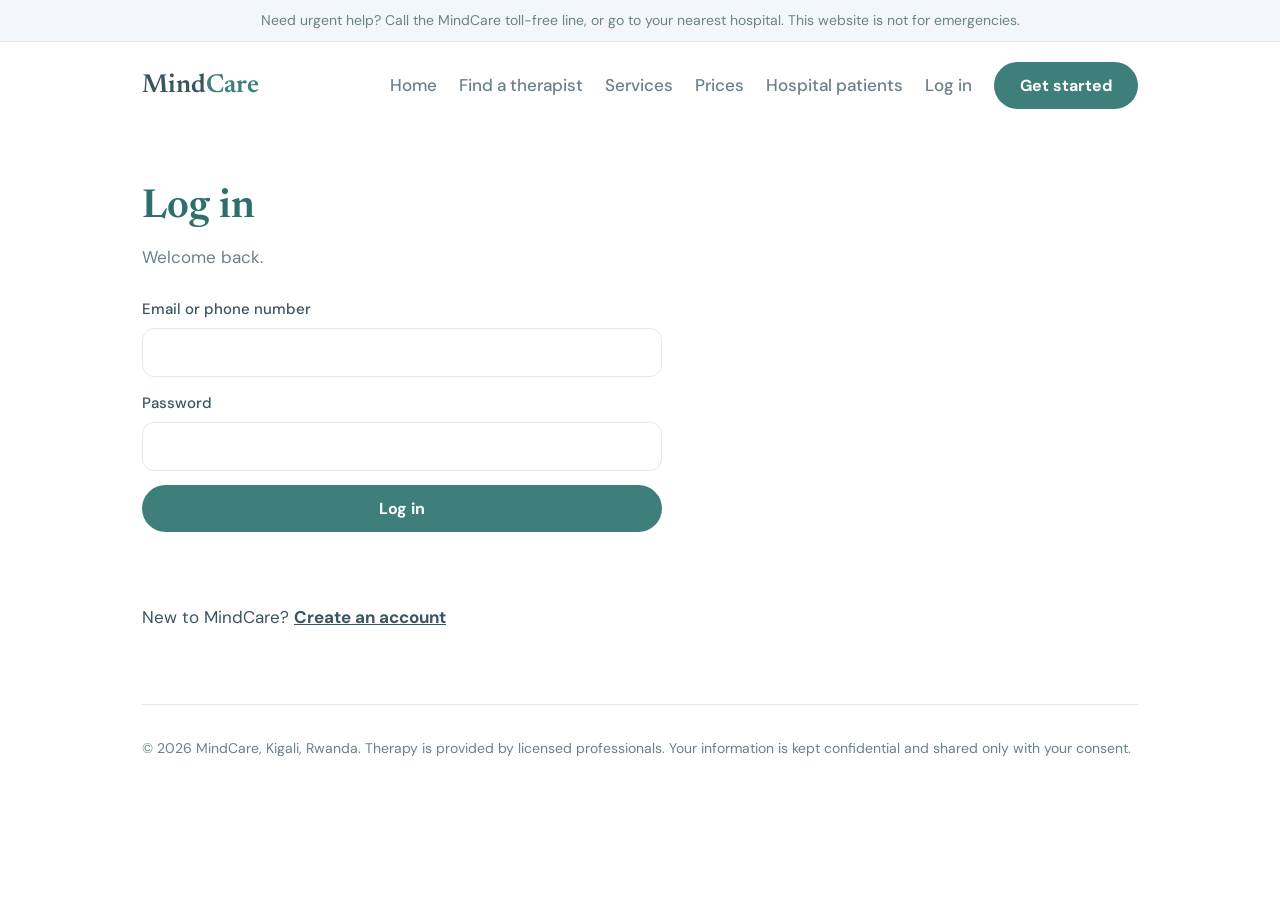
==== account.html @ 0bde9993 "Add files via upload" ====
<!DOCTYPE html>
<html lang="en"><head><meta charset="utf-8"><meta name="viewport" content="width=device-width, initial-scale=1">
<title>Your account – MindCare</title>
<link rel="stylesheet" href="https://fonts.googleapis.com/css2?family=Newsreader:opsz,wght@6..72,400;6..72,600&family=DM+Sans:wght@400;500;700&display=swap">
<link rel="stylesheet" href="styles.css"></head><body>
<div class="note">Need urgent help? Call the MindCare toll-free line, or go to your nearest hospital. This website is not for emergencies.</div>
<div class="wrap"><header><a class="logo" href="index.html">Mind<span>Care</span></a><nav><a href="index.html">Home</a><a href="match.html">Find a therapist</a><a href="services.html">Services</a><a href="prices.html">Prices</a><a href="hospitals.html">Hospital patients</a><a href="login.html" id="navAuth">Log in</a><a class="btn" href="join.html">Get started</a></nav></header>
<main>
<section><h2>Your account</h2><div id="acct"><p class="lead">Loading…</p></div></section>
</main>
<footer>© 2026 MindCare, Kigali, Rwanda. Therapy is provided by licensed professionals. Your information is kept confidential and shared only with your consent.</footer></div>
<script src="script.js"></script></body></html>
---- styles.css ----
:root{--bg:#fff;--surface:#fff;--ink:#3A5560;--muted:#6B8189;--line:#E1EBEA;--accent:#3F7F7B;--head:#2F6F6B;--onaccent:#fff;--sage:#F3F8F7;--sky:#F3F7FB;--lilac:#F6F4FB;
box-sizing:border-box;padding-top:env(safe-area-inset-top,0px);padding-bottom:env(safe-area-inset-bottom,0px)}
html{color-scheme:light}
html{scroll-padding-top:env(safe-area-inset-top,0px);scroll-behavior:smooth}
*{box-sizing:border-box}
body{margin:0;background:var(--bg);color:var(--ink);font:400 17px/1.65 "DM Sans",system-ui,sans-serif}
h1,h2,h3{font-family:"Newsreader",Georgia,serif;font-weight:600;line-height:1.15;margin:0;color:var(--head)}
a{color:inherit}
:focus-visible{outline:3px solid var(--accent);outline-offset:3px}
.wrap{max-width:1040px;margin:0 auto;padding:0 22px}
.note{background:var(--sky);border-bottom:1px solid var(--line);text-align:center;padding:9px 16px;font-size:14px;color:var(--muted)}
header{display:flex;justify-content:space-between;align-items:center;padding:20px 0}
.logo{font:600 26px "Newsreader",serif;text-decoration:none}
.logo span{color:var(--accent)}
nav a{margin-left:22px;text-decoration:none;color:var(--muted);font-weight:500}
.btn{display:inline-block;background:var(--accent);color:var(--onaccent);border:0;border-radius:999px;padding:13px 26px;font:700 16px "DM Sans",sans-serif;text-decoration:none;cursor:pointer}
nav .btn{color:var(--onaccent)}
.hero{display:grid;grid-template-columns:1.1fr .9fr;gap:44px;align-items:center;padding:40px 0 64px}
.hero h1{font-size:clamp(36px,5.6vw,60px);letter-spacing:-.015em}
.hero p{color:var(--muted);max-width:46ch;margin:18px 0 0;font-size:19px}
.free{display:inline-block;margin-top:22px;background:var(--sage);border:1px solid var(--line);color:var(--head);border-radius:999px;padding:8px 18px;font-weight:500;font-size:15px}
.paths{background:var(--surface);border:1px solid var(--line);border-radius:24px;padding:10px}
.tabs{display:grid;grid-template-columns:1fr 1fr;gap:6px}
.tab{border:0;background:transparent;color:var(--muted);font:500 15px "DM Sans",sans-serif;padding:13px 8px;border-radius:16px;cursor:pointer}
.tab[aria-selected=true]{background:var(--sage);color:var(--head);font-weight:700;box-shadow:inset 0 0 0 1px var(--line)}
.panel{padding:20px 14px 14px}
.panel h2{font-size:26px}
.panel p{color:var(--muted);margin:8px 0 14px;font-size:16px}
.panel ul{padding:0;margin:0 0 20px;list-style:none}
.panel li{padding:6px 0 6px 26px;position:relative;font-size:16px}
.panel li:before{content:"";position:absolute;left:4px;top:15px;width:9px;height:9px;border-radius:50%;background:var(--accent)}
section{padding:56px 0}
section h2{font-size:clamp(28px,3.8vw,40px);max-width:22ch}
.lead{color:var(--muted);max-width:60ch;margin:12px 0 0}
.grid{display:grid;grid-template-columns:repeat(3,1fr);gap:18px;margin-top:30px}
.card{background:var(--surface);border:1px solid var(--line);border-radius:20px;padding:22px}
.card h3{font-size:21px;margin-bottom:6px}
.card p{margin:0;color:var(--muted);font-size:16px}
.card.s{background:var(--sage)}.card.k{background:var(--sky)}.card.l{background:var(--lilac)}.card.s h3{color:#2F7A74}.card.k h3{color:#3F6C99}.card.l h3{color:#6A5BA0}
.table-scroll{overflow-x:auto;margin-top:26px;background:var(--surface);border:1px solid var(--line);border-radius:20px}
table{border-collapse:collapse;width:100%;min-width:480px;font-size:16px}
th,td{text-align:left;padding:13px 18px;border-bottom:1px solid var(--line)}
tr:last-child td{border-bottom:0}
th{color:var(--muted);font-weight:500;font-size:14px}
td:nth-child(2){font-weight:700;white-space:nowrap}
.band{background:var(--lilac);border:1px solid var(--line);border-radius:28px;padding:40px;display:grid;grid-template-columns:1fr 1fr;gap:32px}
.band p{color:var(--muted);margin:10px 0 0}
.hosp{display:flex;flex-wrap:wrap;gap:10px;margin-top:12px}
.hosp span{background:var(--surface);border-radius:999px;padding:7px 16px;font-size:15px}
form{display:grid;gap:14px;max-width:520px;margin-top:26px}
label{font-weight:500;font-size:15px;display:grid;gap:6px}
small{font-weight:400;color:var(--muted)}
input,select{font:400 16px "DM Sans",sans-serif;padding:13px 14px;border:1px solid var(--line);border-radius:12px;background:var(--surface);color:var(--ink);width:100%}
#hospitalField{display:none;gap:14px}
#msg{min-height:26px;font-weight:500;color:var(--accent)}
footer{padding:32px 0 48px;color:var(--muted);font-size:14px;border-top:1px solid var(--line)}
.quiz{max-width:640px;margin-top:26px;padding:26px}.bar{height:6px;background:var(--line);border-radius:9px;overflow:hidden;margin-bottom:14px}.bar i{display:block;height:100%;width:0;background:var(--accent);transition:width .3s}#qcount{color:var(--muted);font-size:14px;margin:0}#qtext{margin-top:6px}#qhint{color:var(--muted);margin:6px 0 0;font-size:15px;min-height:22px}.opts{display:grid;gap:10px;margin:18px 0}.opt{display:flex;align-items:center;gap:12px;padding:13px 16px;border:1px solid var(--line);border-radius:14px;cursor:pointer;background:var(--surface);font-weight:400}.opt:has(input:checked){background:var(--sage);border-color:var(--accent)}.opt input{width:auto;margin:0}.row{display:flex;justify-content:space-between;gap:10px}.btn.ghost{background:transparent;color:var(--ink);border:1px solid var(--line)}.btn:disabled{opacity:.45;cursor:not-allowed}.urgent{background:var(--lilac);border:1px solid var(--line);border-radius:16px;padding:18px 20px;margin-bottom:20px}.urgent p{margin:8px 0 0}.mlist{padding-left:20px;margin:12px 0}.mlist li{margin:6px 0}
@media (max-width:820px){.hero,.band,.grid{grid-template-columns:1fr}header{flex-wrap:wrap;gap:12px}nav{display:flex;flex-wrap:wrap;gap:6px 16px}nav a{margin-left:0}.band{padding:26px}}

nav a[aria-current]{color:var(--head);font-weight:700}
.phero{display:grid;grid-template-columns:1fr 1fr;gap:36px;align-items:center;padding:32px 0 8px}
.phero h1{font-size:clamp(34px,5vw,52px)}
.phero p{color:var(--muted);margin:14px 0 0;font-size:19px;max-width:44ch}
.picbox{width:100%;aspect-ratio:4/3;border-radius:24px;overflow:hidden;background:linear-gradient(135deg,var(--sage),var(--sky));border:1px solid var(--line)}
.picbox img{width:100%;height:100%;object-fit:cover;display:block}
.banner .picbox{aspect-ratio:21/8}
@media (max-width:820px){.phero{grid-template-columns:1fr}}

.badge{display:inline-block;border-radius:999px;padding:3px 12px;font-size:13px;font-weight:700;margin-right:6px}
.badge.u{background:#FBEDED;color:#9A4A4A}.badge.p{background:var(--sky);color:#3F6C99}.badge.a{background:var(--sage);color:var(--head)}
.cl{background:var(--surface);border:1px solid var(--line);border-radius:18px;padding:20px;margin:14px 0}
.cl.urg{border-color:#E7C3C3}
.cl dl{display:grid;grid-template-columns:150px 1fr;gap:4px 14px;margin:12px 0;font-size:15px}.cl dt{color:var(--muted)}.cl dd{margin:0}
.row2{display:flex;gap:8px;flex-wrap:wrap;margin-top:12px}.row2 input{flex:1;min-width:180px}
.btn.sm{padding:9px 18px;font-size:14px}
@media (max-width:600px){.cl dl{grid-template-columns:1fr}}
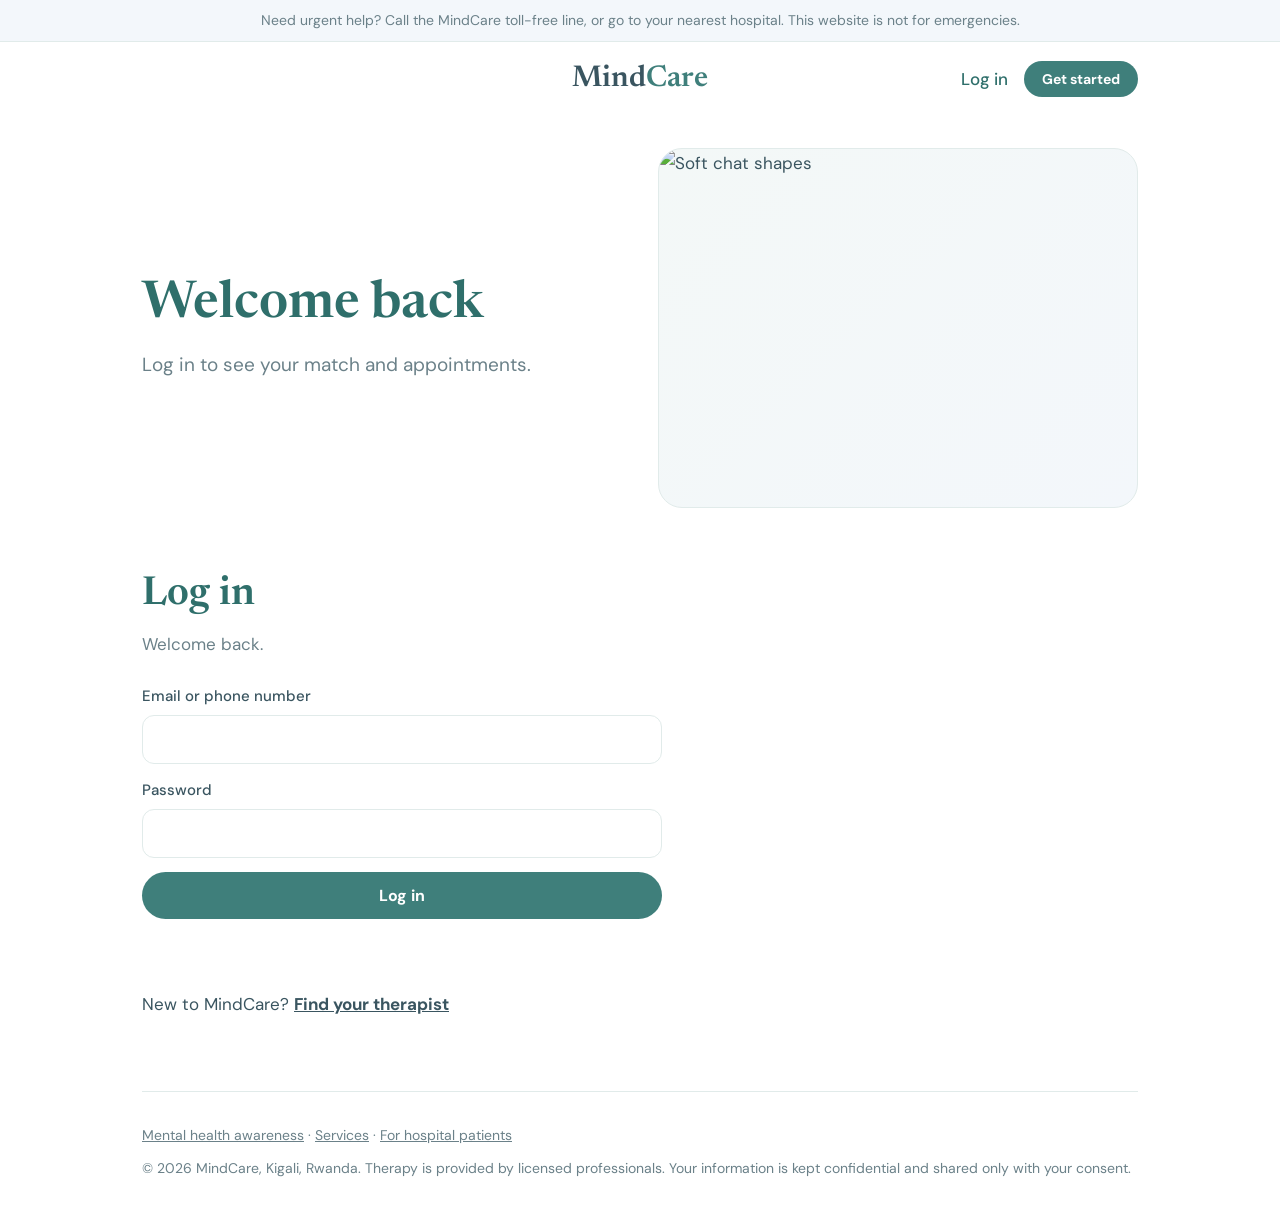
==== commit d5972bbd: "Add files via upload" ====
--- a/account.html
+++ b/account.html
@@ -4,9 +4,9 @@
 <link rel="stylesheet" href="https://fonts.googleapis.com/css2?family=Newsreader:opsz,wght@6..72,400;6..72,600&family=DM+Sans:wght@400;500;700&display=swap">
 <link rel="stylesheet" href="styles.css"></head><body>
 <div class="note">Need urgent help? Call the MindCare toll-free line, or go to your nearest hospital. This website is not for emergencies.</div>
-<div class="wrap"><header><a class="logo" href="index.html">Mind<span>Care</span></a><nav><a href="index.html">Home</a><a href="match.html">Find a therapist</a><a href="services.html">Services</a><a href="prices.html">Prices</a><a href="hospitals.html">Hospital patients</a><a href="login.html" id="navAuth">Log in</a><a class="btn" href="join.html">Get started</a></nav></header>
+<div class="wrap"><header class="top"><a class="logo" href="index.html">Mind<span>Care</span></a><div class="actions"><a href="login.html" id="navAuth">Log in</a><a class="btn sm" href="index.html#start" id="navStart">Get started</a></div></header>
 <main>
-<section><h2>Your account</h2><div id="acct"><p class="lead">Loading…</p></div></section>
+<div class="phero"><div><h1>Your account</h1><p>Your match, your first chat and your appointments.</p></div><div class="picbox"><img src="images/account.jpg" alt="Calendar" onerror="this.onerror=null;this.src='images/account.svg'"></div></div><section><div id="acct"><p class="lead">Loading…</p></div></section>
 </main>
-<footer>© 2026 MindCare, Kigali, Rwanda. Therapy is provided by licensed professionals. Your information is kept confidential and shared only with your consent.</footer></div>
+<footer><p class="flinks"><a href="resources.html">Mental health awareness</a> · <a href="services.html">Services</a> · <a href="hospitals.html">For hospital patients</a></p>© 2026 MindCare, Kigali, Rwanda. Therapy is provided by licensed professionals. Your information is kept confidential and shared only with your consent.</footer></div>
 <script src="script.js"></script></body></html>
--- a/styles.css
+++ b/styles.css
@@ -75,3 +75,21 @@
 .row2{display:flex;gap:8px;flex-wrap:wrap;margin-top:12px}.row2 input{flex:1;min-width:180px}
 .btn.sm{padding:9px 18px;font-size:14px}
 @media (max-width:600px){.cl dl{grid-template-columns:1fr}}
+
+details{background:var(--surface);border:1px solid var(--line);border-radius:16px;padding:14px 18px;margin:10px 0}
+summary{cursor:pointer;font-weight:700;color:var(--head)}
+details p{margin:10px 0 0;color:var(--muted)}
+.stat{font:600 44px "Newsreader",serif;color:var(--head);line-height:1;margin-bottom:8px}
+.card ul{margin:8px 0 0;padding-left:20px;color:var(--muted);font-size:16px}
+
+header.top{position:relative;display:flex;justify-content:center;align-items:center;padding:22px 0}
+header.top .logo{font-size:30px}
+.actions{position:absolute;right:0;top:50%;transform:translateY(-50%);display:flex;align-items:center;gap:16px}
+.actions a:not(.btn){color:var(--head);font-weight:500;text-decoration:none}
+.flinks{margin:0 0 10px}.flinks a{color:var(--muted)}
+.mback{position:fixed;inset:0;background:rgba(43,70,80,.35);display:flex;align-items:flex-start;justify-content:center;overflow:auto;padding:24px 14px;z-index:50}
+.modal{background:#fff;border-radius:24px;max-width:560px;width:100%;padding:26px;position:relative}
+.modal .x{position:absolute;right:14px;top:8px;background:none;border:0;font-size:30px;cursor:pointer;color:var(--muted)}
+.modal h2{font-size:26px;padding-right:30px}.modal h3{font-size:19px;margin:18px 0 8px}
+.modal select,.row2 select{width:auto;flex:1}.small{font-size:14px;color:var(--muted);margin:8px 0 0}
+@media (max-width:560px){header.top{flex-direction:column;gap:10px}.actions{position:static;transform:none}}
